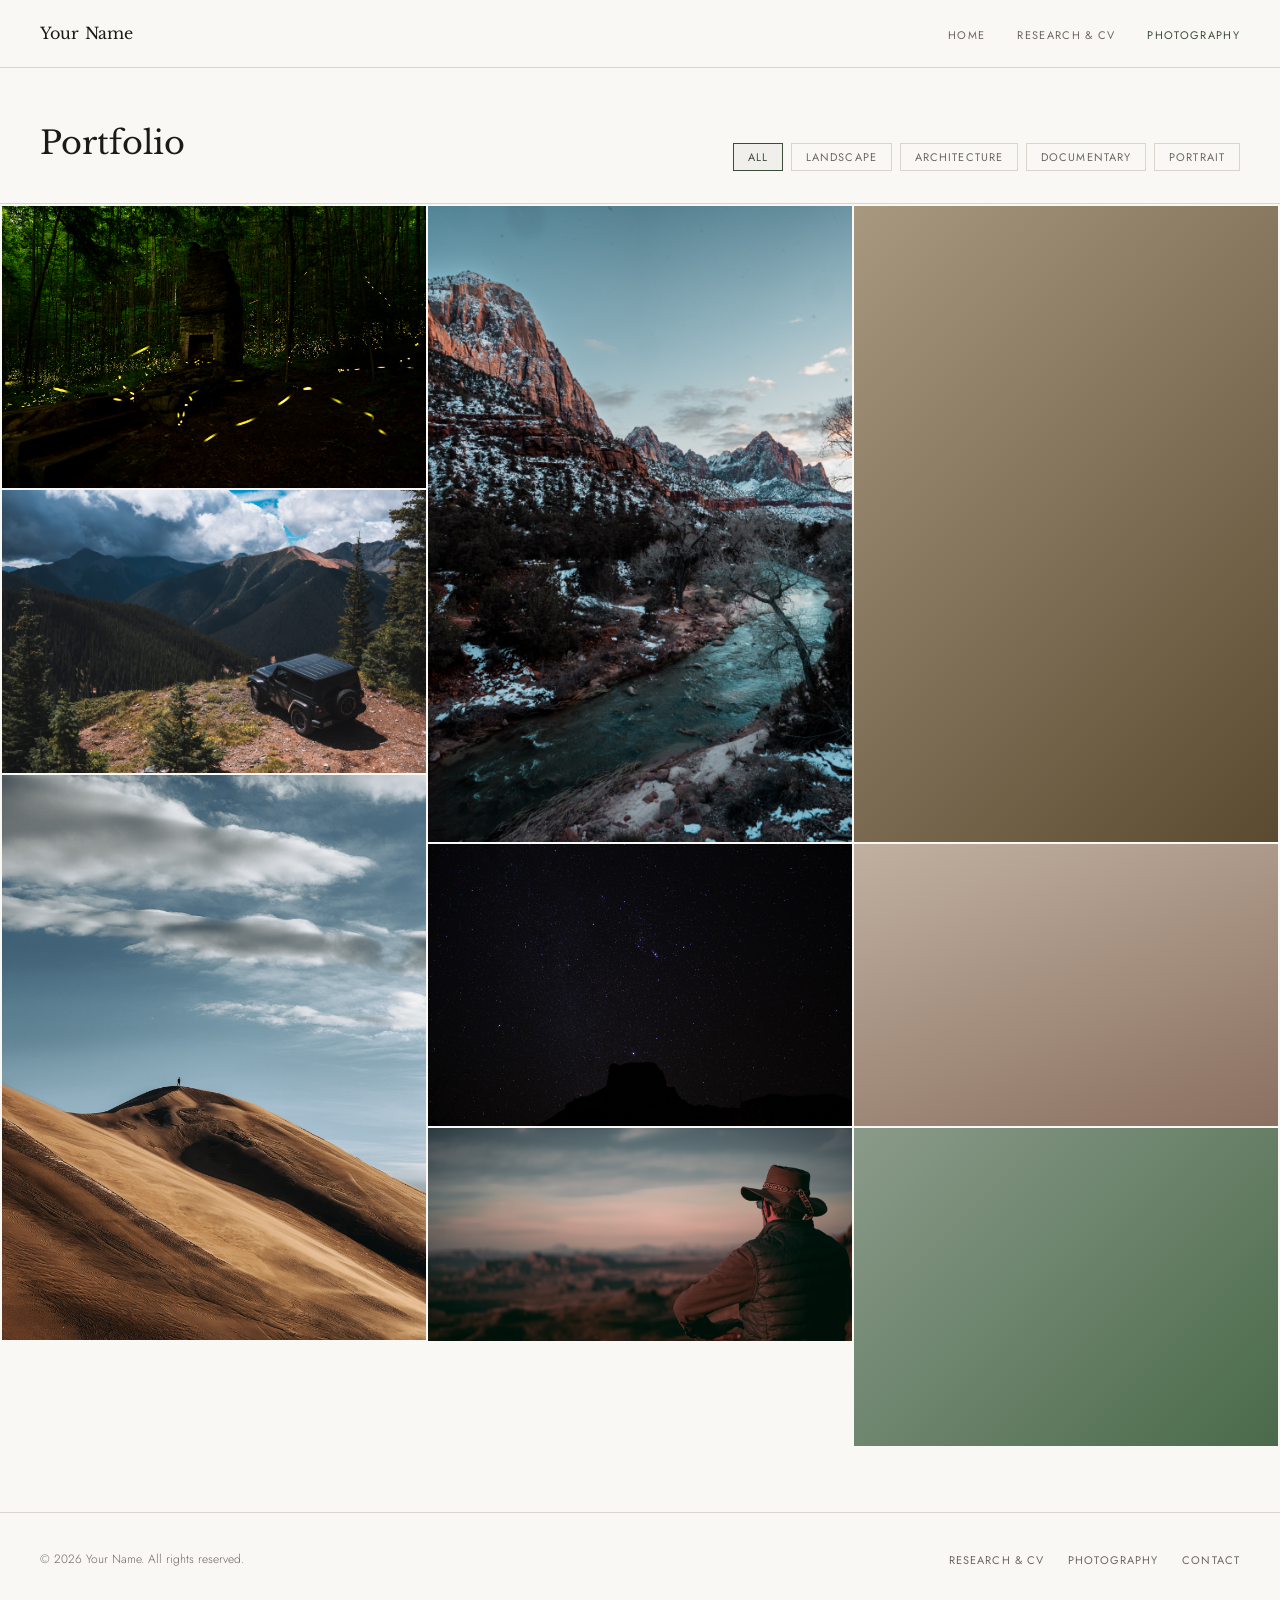
==== photography.html @ 18595e6c "Update photography.html orion photo" ====
<!DOCTYPE html>
<html lang="en">
<head>
  <meta charset="UTF-8" />
  <meta name="viewport" content="width=device-width, initial-scale=1.0" />
  <!-- !! UPDATE: Replace "Your Name" throughout !! -->
  <title>Photography — Your Name</title>
  <meta name="description" content="Photography portfolio of Your Name." />
  <link rel="stylesheet" href="style.css" />
  <style>
    /* ── PHOTOGRAPHY-SPECIFIC STYLES ── */

    /* Header row with filters */
    .photo-header {
      padding: 3rem 2.5rem 2rem;
      border-bottom: 0.5px solid var(--rule);
      display: flex;
      align-items: flex-end;
      justify-content: space-between;
      flex-wrap: wrap;
      gap: 1rem;
    }

    .photo-header h1 {
      font-family: var(--serif);
      font-size: 2rem;
      font-weight: 400;
    }

    /* Category filter buttons */
    .filter-row {
      display: flex;
      gap: 0.5rem;
      flex-wrap: wrap;
    }

    .filter-btn {
      font-size: 11px;
      letter-spacing: 0.1em;
      text-transform: uppercase;
      padding: 5px 14px;
      border: 0.5px solid var(--rule);
      background: transparent;
      color: var(--muted);
      font-family: var(--sans);
      cursor: pointer;
      transition: all 0.2s;
    }

    .filter-btn.active,
    .filter-btn:hover {
      border-color: var(--accent);
      color: var(--accent);
      background: rgba(59, 77, 58, 0.05);
    }

    /* ── PHOTO GRID ── */
    /*
     * The grid uses CSS columns for a masonry-style layout.
     * Each .photo-cell is a container for one image.
     *
     * HOW TO ADD PHOTOS:
     *   1. Add your image file to the /images/ folder
     *   2. Copy a .photo-cell block below
     *   3. Update the src, alt, data-category, and caption
     *
     * data-category must match one of the filter button values:
     *   landscape | architecture | documentary | portrait
     *   (or add your own — update the filter buttons too)
     */
    .photo-grid {
      column-count: 3;
      column-gap: 2px;
      padding: 2px;
    }

    .photo-cell {
      break-inside: avoid;
      position: relative;
      overflow: hidden;
      margin-bottom: 2px;
      cursor: pointer;
      display: block;
    }

    /* When a category filter is active, hide non-matching cells */
    .photo-cell.hidden {
      display: none;
    }

    .photo-cell img {
      width: 100%;
      display: block;
      transition: transform 0.5s ease;
      background: var(--rule); /* placeholder color while loading */
    }

    .photo-cell:hover img {
      transform: scale(1.03);
    }

    /* Overlay caption on hover */
    .photo-overlay {
      position: absolute;
      inset: 0;
      background: rgba(28, 26, 23, 0);
      display: flex;
      flex-direction: column;
      justify-content: flex-end;
      padding: 1.25rem;
      transition: background 0.3s;
    }

    .photo-cell:hover .photo-overlay {
      background: rgba(28, 26, 23, 0.5);
    }

    .photo-caption {
      opacity: 0;
      transition: opacity 0.3s;
      color: #FAF8F4;
      font-size: 12px;
      letter-spacing: 0.08em;
      text-transform: uppercase;
    }

    .photo-cell:hover .photo-caption {
      opacity: 1;
    }

    /* ── LIGHTBOX ── */
    /* Clicking a photo opens a simple fullscreen lightbox */
    .lightbox {
      display: none;
      position: fixed;
      inset: 0;
      background: rgba(28, 26, 23, 0.96);
      z-index: 999;
      align-items: center;
      justify-content: center;
      flex-direction: column;
      padding: 2rem;
    }

    .lightbox.open {
      display: flex;
    }

    .lightbox img {
      max-width: 90vw;
      max-height: 80vh;
      object-fit: contain;
    }

    .lightbox-caption {
      margin-top: 1rem;
      font-size: 12px;
      letter-spacing: 0.1em;
      text-transform: uppercase;
      color: rgba(250, 248, 244, 0.6);
    }

    .lightbox-close {
      position: absolute;
      top: 1.5rem;
      right: 2rem;
      font-size: 11px;
      letter-spacing: 0.12em;
      text-transform: uppercase;
      color: rgba(250, 248, 244, 0.6);
      background: none;
      border: none;
      cursor: pointer;
      font-family: var(--sans);
      transition: color 0.2s;
    }

    .lightbox-close:hover { color: #FAF8F4; }

    /* Prev / Next buttons in lightbox */
    .lightbox-nav {
      position: absolute;
      top: 50%;
      transform: translateY(-50%);
      font-size: 11px;
      letter-spacing: 0.12em;
      text-transform: uppercase;
      color: rgba(250, 248, 244, 0.5);
      background: none;
      border: none;
      cursor: pointer;
      font-family: var(--sans);
      padding: 1rem;
      transition: color 0.2s;
    }

    .lightbox-nav:hover { color: #FAF8F4; }
    .lightbox-prev { left: 1rem; }
    .lightbox-next { right: 1rem; }

    @media (max-width: 700px) {
      .photo-header { padding: 2rem 1.25rem 1.5rem; }
      .photo-grid { column-count: 2; }
    }

    @media (max-width: 480px) {
      .photo-grid { column-count: 1; }
    }
  </style>
</head>
<body>

  <!-- ══ NAVIGATION ══════════════════════════════════════════ -->
  <nav>
    <a href="index.html" class="nav-name">Your Name</a>
    <ul class="nav-links">
      <li><a href="index.html">Home</a></li>
      <li><a href="research.html">Research &amp; CV</a></li>
      <li><a href="photography.html">Photography</a></li>
    </ul>
  </nav>

  <!-- ══ HEADER + FILTERS ════════════════════════════════════ -->
  <div class="photo-header">
    <h1>Portfolio</h1>
    <div class="filter-row">
      <button class="filter-btn active" data-filter="all">All</button>
      <!-- !! UPDATE: Change/add categories to match your work !! -->
      <button class="filter-btn" data-filter="landscape">Landscape</button>
      <button class="filter-btn" data-filter="architecture">Architecture</button>
      <button class="filter-btn" data-filter="documentary">Documentary</button>
      <button class="filter-btn" data-filter="portrait">Portrait</button>
    </div>
  </div>

  <!-- ══ PHOTO GRID ═══════════════════════════════════════════
       HOW TO ADD YOUR PHOTOS:
       1. Put your image files in the /images/ folder
       2. Duplicate a .photo-cell block
       3. Set src="images/your-filename.jpg"
       4. Set alt="A brief description" (important for accessibility)
       5. Set data-category to match one of your filter buttons
       6. Set data-caption to the text shown on hover and in the lightbox
  ══════════════════════════════════════════════════════════════ -->
  <div class="photo-grid" id="photoGrid">

    <!--
      PLACEHOLDER CELLS — replace each one with a real photo.
      The colored divs below simulate images until you add yours.
      Delete the <div class="photo-placeholder"> and replace with:
        <img src="images/your-photo.jpg" alt="Description" loading="lazy" />
    -->
    
    <div class="photo-cell" data-category="portrait" data-caption="Fireflies in the Smokies"
         onclick="openLightbox(this)">
      <img src="images/firefly ruins.jpg" alt="Glowing fireflies surround an old and ruined chimney in a forest at night." loading="lazy" />
      <div class="photo-overlay"><span class="photo-caption">Fireflies in the Smokies</span></div>
    </div>
    
    <div class="photo-cell" data-category="architecture" data-caption="Overlook in the San Juan Mountains, CO"
         onclick="openLightbox(this)">
      <img src="images/jeep overlook.jpg" alt="A jeep parked on a mountain overlooking a valley." loading="lazy" />
      <div class="photo-overlay"><span class="photo-caption">Overlook in the San Juan Mountains, CO</span></div>
    </div>

    <div class="photo-cell" data-category="documentary" data-caption="Climbing the Great Sand Dunes, CO"
         onclick="openLightbox(this)">
      <img src="images/dune distance.jpg" alt="A silhouetted man stands on a tall sand dune in the distance." loading="lazy"/>
      <div class="photo-overlay"><span class="photo-caption">Climbing the Great Sand Dunes, CO</span></div>
    </div>

    <div class="photo-cell" data-category="landscape" data-caption="Sunset in Zion, UT"
         onclick="openLightbox(this)">
      <img src="images/zion sunset.jpg" alt="Mountains reflect a setting sun over the North Fork Virgin River." loading="lazy"/>
      <div class="photo-overlay"><span class="photo-caption">Sunset in Zion, UT</span></div>
    </div>

    <div class="photo-cell" data-category="architecture" data-caption="Orion Hidden in the Stars"
         onclick="openLightbox(this)">
      <img src="images/chisos stars.jpg" alt="The constellation Orion hides among a starry night above the mountains." loading="lazy"/>
      <div class="photo-overlay"><span class="photo-caption">Orion Hidden in the Stars</span></div>
    </div>
    
    <div class="photo-cell" data-category="landscape" data-caption="Sunset in Big Bend, TX"
         onclick="openLightbox(this)">
      <img src="images/cowboy.jpg" alt="A man looks out at a Texas sunset across the desert." loading="lazy"/>
      <div class="photo-overlay"><span class="photo-caption">Sunset in Big Bend, TX</span></div>
    </div>

    <div class="photo-cell" data-category="documentary" data-caption="Documentary — Series II"
         onclick="openLightbox(this)">
      <div class="photo-placeholder" style="aspect-ratio:2/3; background: linear-gradient(135deg,#A89880,#5A4A30);"></div>
      <div class="photo-overlay"><span class="photo-caption">Documentary — Series II</span></div>
    </div>

    <div class="photo-cell" data-category="landscape" data-caption="Landscape Series — No. 3"
         onclick="openLightbox(this)">
      <div class="photo-placeholder" style="aspect-ratio:3/2; background: linear-gradient(160deg,#C0B0A0,#8A7060);"></div>
      <div class="photo-overlay"><span class="photo-caption">Landscape Series — No. 3</span></div>
    </div>

    <div class="photo-cell" data-category="portrait" data-caption="Portrait — Series II"
         onclick="openLightbox(this)">
      <div class="photo-placeholder" style="aspect-ratio:4/3; background: linear-gradient(135deg,#8A9A8A,#4A6A4A);"></div>
      <div class="photo-overlay"><span class="photo-caption">Portrait — Series II</span></div>
    </div>

  </div>
  <!-- end #photoGrid -->

  <!-- ══ LIGHTBOX ════════════════════════════════════════════ -->
  <div class="lightbox" id="lightbox" onclick="closeLightboxOnBg(event)">
    <button class="lightbox-close" onclick="closeLightbox()">✕ Close</button>
    <button class="lightbox-nav lightbox-prev" onclick="stepLightbox(-1)">← Prev</button>
    <img id="lightboxImg" src="" alt="" />
    <p class="lightbox-caption" id="lightboxCaption"></p>
    <button class="lightbox-nav lightbox-next" onclick="stepLightbox(1)">Next →</button>
  </div>

  <!-- ══ FOOTER ═══════════════════════════════════════════════ -->
  <footer>
    <p>&copy; 2026 Your Name. All rights reserved.</p>
    <ul class="footer-links">
      <li><a href="research.html">Research &amp; CV</a></li>
      <li><a href="photography.html">Photography</a></li>
      <li><a href="mailto:you@university.edu">Contact</a></li>
    </ul>
  </footer>

  <script src="nav.js"></script>
  <script>
    /* ── FILTER LOGIC ── */
    var filterBtns = document.querySelectorAll('.filter-btn');
    var cells = document.querySelectorAll('.photo-cell');

    filterBtns.forEach(function (btn) {
      btn.addEventListener('click', function () {
        var filter = this.getAttribute('data-filter');

        // Update active button
        filterBtns.forEach(function (b) { b.classList.remove('active'); });
        this.classList.add('active');

        // Show / hide cells
        cells.forEach(function (cell) {
          if (filter === 'all' || cell.getAttribute('data-category') === filter) {
            cell.classList.remove('hidden');
          } else {
            cell.classList.add('hidden');
          }
        });
      });
    });

    /* ── LIGHTBOX LOGIC ── */
    var currentIndex = 0;
    var visibleCells = [];

    function openLightbox(cell) {
      // Rebuild visible list (respects active filter)
      visibleCells = Array.from(document.querySelectorAll('.photo-cell:not(.hidden)'));
      currentIndex = visibleCells.indexOf(cell);
      showLightboxItem(currentIndex);
      document.getElementById('lightbox').classList.add('open');
      document.body.style.overflow = 'hidden';
    }

    function showLightboxItem(index) {
      var cell = visibleCells[index];
      var img = cell.querySelector('img');
      var placeholder = cell.querySelector('.photo-placeholder');
      var caption = cell.getAttribute('data-caption') || '';
      var lbImg = document.getElementById('lightboxImg');
      var lbCap = document.getElementById('lightboxCaption');

      if (img) {
        lbImg.src = img.src;
        lbImg.alt = img.alt;
        lbImg.style.display = 'block';
      } else if (placeholder) {
        // Show placeholder color block while real photos aren't added yet
        lbImg.src = '';
        lbImg.style.display = 'none';
        lbCap.textContent = caption + ' (placeholder — add your image)';
        return;
      }
      lbCap.textContent = caption;
    }

    function stepLightbox(dir) {
      currentIndex = (currentIndex + dir + visibleCells.length) % visibleCells.length;
      showLightboxItem(currentIndex);
    }

    function closeLightbox() {
      document.getElementById('lightbox').classList.remove('open');
      document.body.style.overflow = '';
    }

    function closeLightboxOnBg(e) {
      if (e.target === document.getElementById('lightbox')) {
        closeLightbox();
      }
    }

    // Keyboard navigation
    document.addEventListener('keydown', function (e) {
      if (!document.getElementById('lightbox').classList.contains('open')) return;
      if (e.key === 'ArrowRight') stepLightbox(1);
      if (e.key === 'ArrowLeft') stepLightbox(-1);
      if (e.key === 'Escape') closeLightbox();
    });
  </script>
</body>
</html>
---- style.css ----
/* ============================================================
   PERSONAL WEBSITE — SHARED STYLES
   Fonts: Libre Baskerville (serif) + Jost (sans)
   To update colors: edit the :root variables below
   ============================================================ */

@import url('https://fonts.googleapis.com/css2?family=Libre+Baskerville:ital,wght@0,400;0,700;1,400&family=Jost:wght@300;400;500&display=swap');

/* ── DESIGN TOKENS ── */
:root {
  --cream:        #FAF8F4;
  --ink:          #1C1A17;
  --muted:        #6B6760;
  --accent:       #3B4D3A;
  --accent-light: #8FA98E;
  --rule:         #D9D5CC;
  --serif:        'Libre Baskerville', Georgia, serif;
  --sans:         'Jost', sans-serif;
}

/* ── RESET & BASE ── */
*, *::before, *::after { box-sizing: border-box; margin: 0; padding: 0; }

html { scroll-behavior: smooth; }

body {
  font-family: var(--sans);
  background: var(--cream);
  color: var(--ink);
  font-size: 16px;
  line-height: 1.7;
  font-weight: 400;
  min-height: 100vh;
}

img { display: block; max-width: 100%; height: auto; }
a { color: inherit; text-decoration: none; }
button { font-family: var(--sans); cursor: pointer; }

/* ── NAVIGATION ── */
nav {
  display: flex;
  align-items: center;
  justify-content: space-between;
  padding: 1.25rem 2.5rem;
  border-bottom: 0.5px solid var(--rule);
  background: var(--cream);
  position: sticky;
  top: 0;
  z-index: 100;
}

.nav-name {
  font-family: var(--serif);
  font-size: 1rem;
  letter-spacing: 0.01em;
  color: var(--ink);
}

.nav-links {
  display: flex;
  gap: 2rem;
  list-style: none;
}

.nav-links a {
  font-size: 11px;
  font-weight: 400;
  letter-spacing: 0.12em;
  text-transform: uppercase;
  color: var(--muted);
  transition: color 0.2s;
}

.nav-links a:hover,
.nav-links a.active {
  color: var(--accent);
}

/* ── FOOTER ── */
footer {
  border-top: 0.5px solid var(--rule);
  padding: 2rem 2.5rem;
  display: flex;
  align-items: center;
  justify-content: space-between;
  margin-top: 4rem;
}

footer p {
  font-size: 12px;
  color: var(--muted);
  font-weight: 300;
}

.footer-links {
  display: flex;
  gap: 1.5rem;
  list-style: none;
}

.footer-links a {
  font-size: 11px;
  letter-spacing: 0.1em;
  text-transform: uppercase;
  color: var(--muted);
  transition: color 0.2s;
}

.footer-links a:hover { color: var(--accent); }

/* ── SHARED PAGE LAYOUT ── */
.page-inner {
  max-width: 720px;
  margin: 0 auto;
  padding: 3.5rem 2.5rem;
}

.page-header {
  margin-bottom: 3rem;
  padding-bottom: 2rem;
  border-bottom: 0.5px solid var(--rule);
}

.page-header h1 {
  font-family: var(--serif);
  font-size: 2rem;
  font-weight: 400;
  margin-bottom: 0.4rem;
}

.page-header p {
  color: var(--muted);
  font-size: 13px;
  font-weight: 300;
}

/* ── SHARED SECTION LABELS ── */
.section-label {
  font-size: 10px;
  letter-spacing: 0.18em;
  text-transform: uppercase;
  color: var(--accent-light);
  margin-bottom: 1.25rem;
  padding-bottom: 0.5rem;
  border-bottom: 0.5px solid var(--rule);
}

/* ── SHARED BUTTON ── */
.btn {
  display: inline-flex;
  align-items: center;
  gap: 8px;
  font-family: var(--sans);
  font-size: 11px;
  font-weight: 400;
  letter-spacing: 0.12em;
  text-transform: uppercase;
  border: 0.5px solid var(--ink);
  padding: 10px 20px;
  color: var(--ink);
  background: transparent;
  transition: background 0.2s, color 0.2s;
}

.btn:hover {
  background: var(--ink);
  color: var(--cream);
}

.btn-ghost {
  border-color: var(--rule);
  color: var(--muted);
}

.btn-ghost:hover {
  background: var(--ink);
  color: var(--cream);
  border-color: var(--ink);
}

/* ── EYEBROW / TAG ── */
.eyebrow {
  font-size: 11px;
  letter-spacing: 0.15em;
  text-transform: uppercase;
  color: var(--accent-light);
  margin-bottom: 1.5rem;
  font-weight: 400;
}

.tag {
  display: inline-block;
  font-size: 11px;
  letter-spacing: 0.1em;
  text-transform: uppercase;
  border: 0.5px solid var(--rule);
  padding: 5px 14px;
  color: var(--muted);
}

/* ── RESPONSIVE ── */
@media (max-width: 700px) {
  nav {
    flex-direction: column;
    align-items: flex-start;
    gap: 1rem;
    padding: 1rem 1.25rem;
  }

  .nav-links { gap: 1.25rem; flex-wrap: wrap; }

  .page-inner { padding: 2rem 1.25rem; }

  footer {
    flex-direction: column;
    align-items: flex-start;
    gap: 1rem;
    padding: 1.5rem 1.25rem;
  }
}
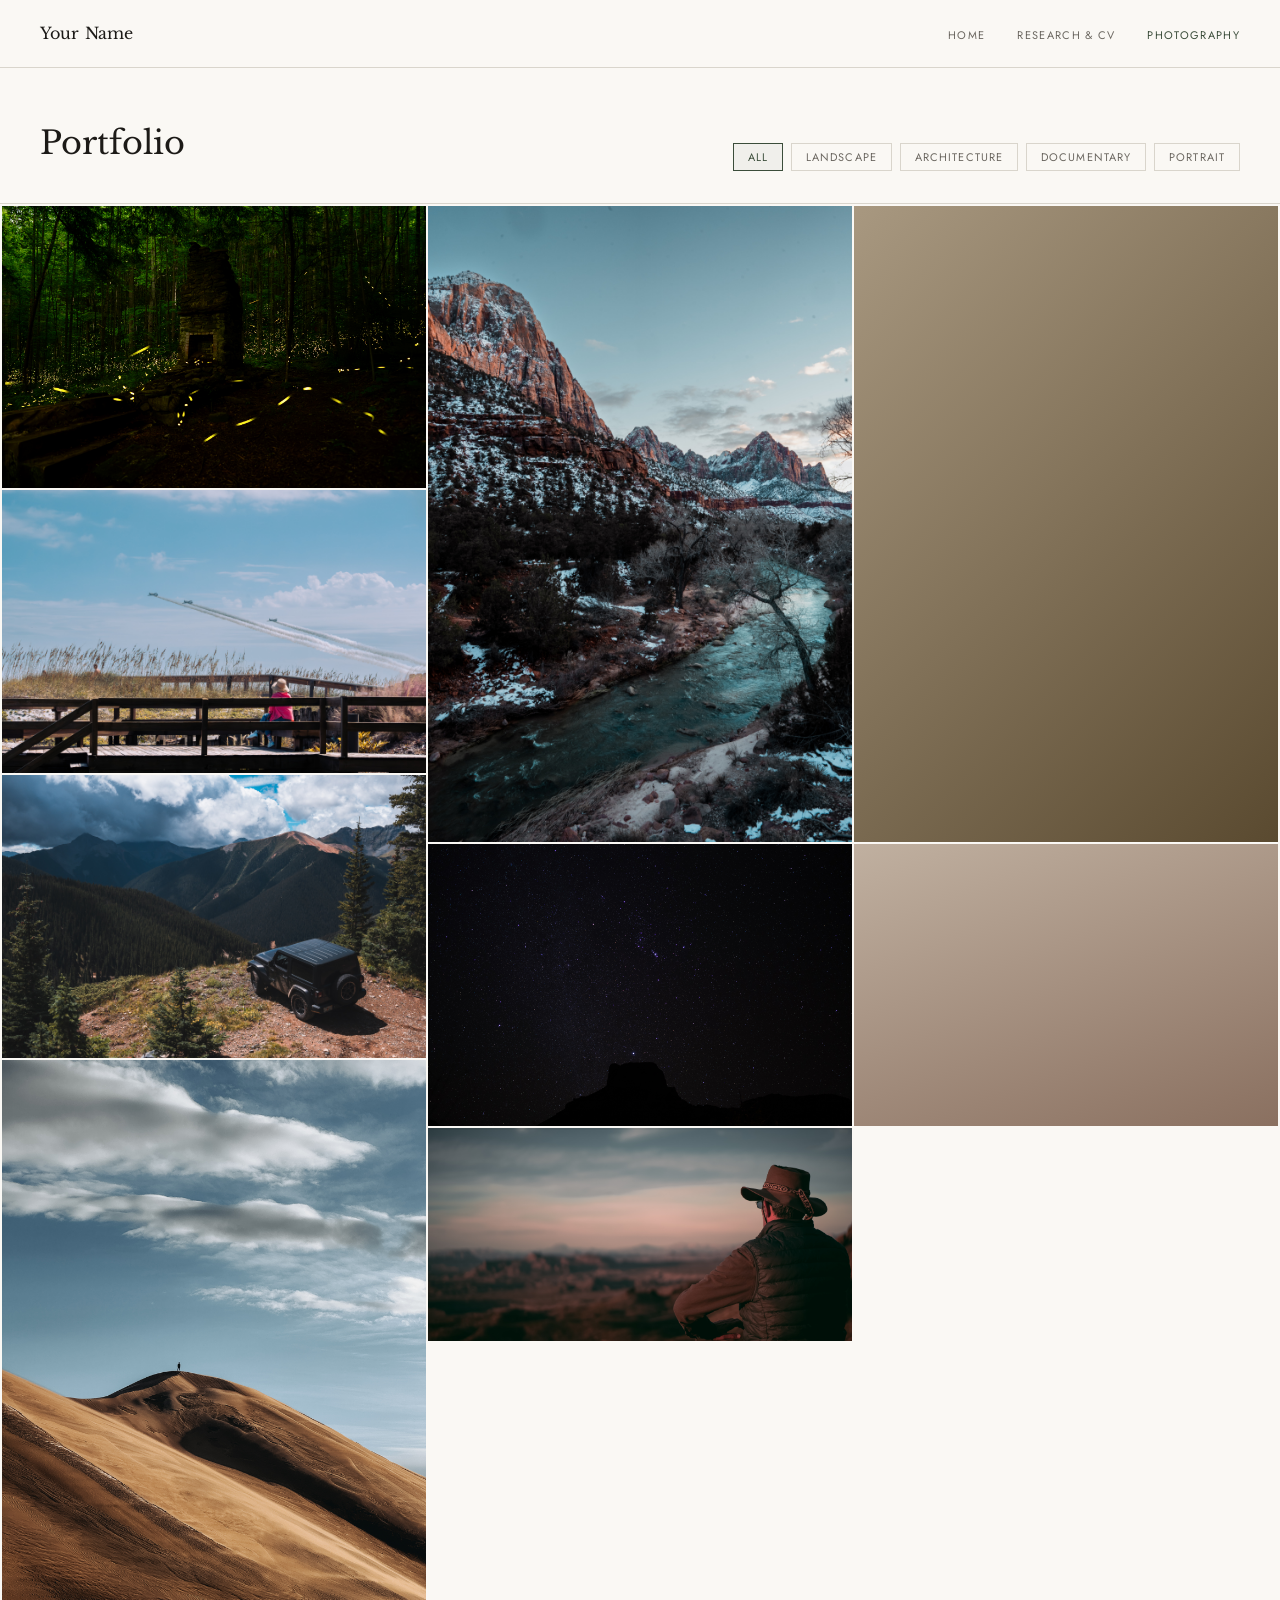
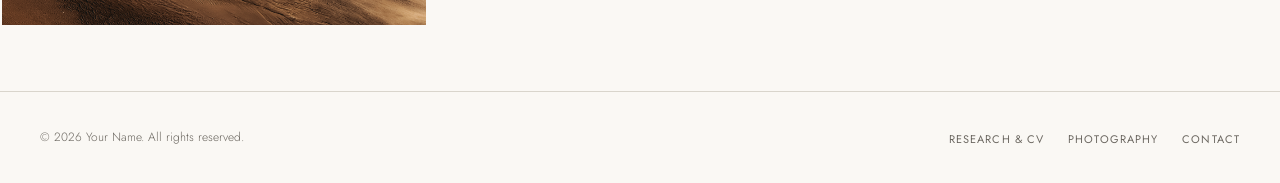
==== commit 60e63a77: "Update photography.html mobius" ====
--- a/photography.html
+++ b/photography.html
@@ -256,6 +256,12 @@
       <img src="images/firefly ruins.jpg" alt="Glowing fireflies surround an old and ruined chimney in a forest at night." loading="lazy" />
       <div class="photo-overlay"><span class="photo-caption">Fireflies in the Smokies</span></div>
     </div>
+
+    <div class="photo-cell" data-category="portrait" data-caption="Sea and Sky Airshow"
+         onclick="openLightbox(this)">
+      <img src="images/mobius.jpg" alt="A lady in a bright pink jacket sits on a beach boardwalk with her back to the camera, watching three planes in formation fly overhead." loading="lazy" />
+      <div class="photo-overlay"><span class="photo-caption">Sea and Sky Airshow</span></div>
+    </div>
     
     <div class="photo-cell" data-category="architecture" data-caption="Overlook in the San Juan Mountains, CO"
          onclick="openLightbox(this)">
@@ -297,12 +303,6 @@
          onclick="openLightbox(this)">
       <div class="photo-placeholder" style="aspect-ratio:3/2; background: linear-gradient(160deg,#C0B0A0,#8A7060);"></div>
       <div class="photo-overlay"><span class="photo-caption">Landscape Series — No. 3</span></div>
-    </div>
-
-    <div class="photo-cell" data-category="portrait" data-caption="Portrait — Series II"
-         onclick="openLightbox(this)">
-      <div class="photo-placeholder" style="aspect-ratio:4/3; background: linear-gradient(135deg,#8A9A8A,#4A6A4A);"></div>
-      <div class="photo-overlay"><span class="photo-caption">Portrait — Series II</span></div>
     </div>
 
   </div>
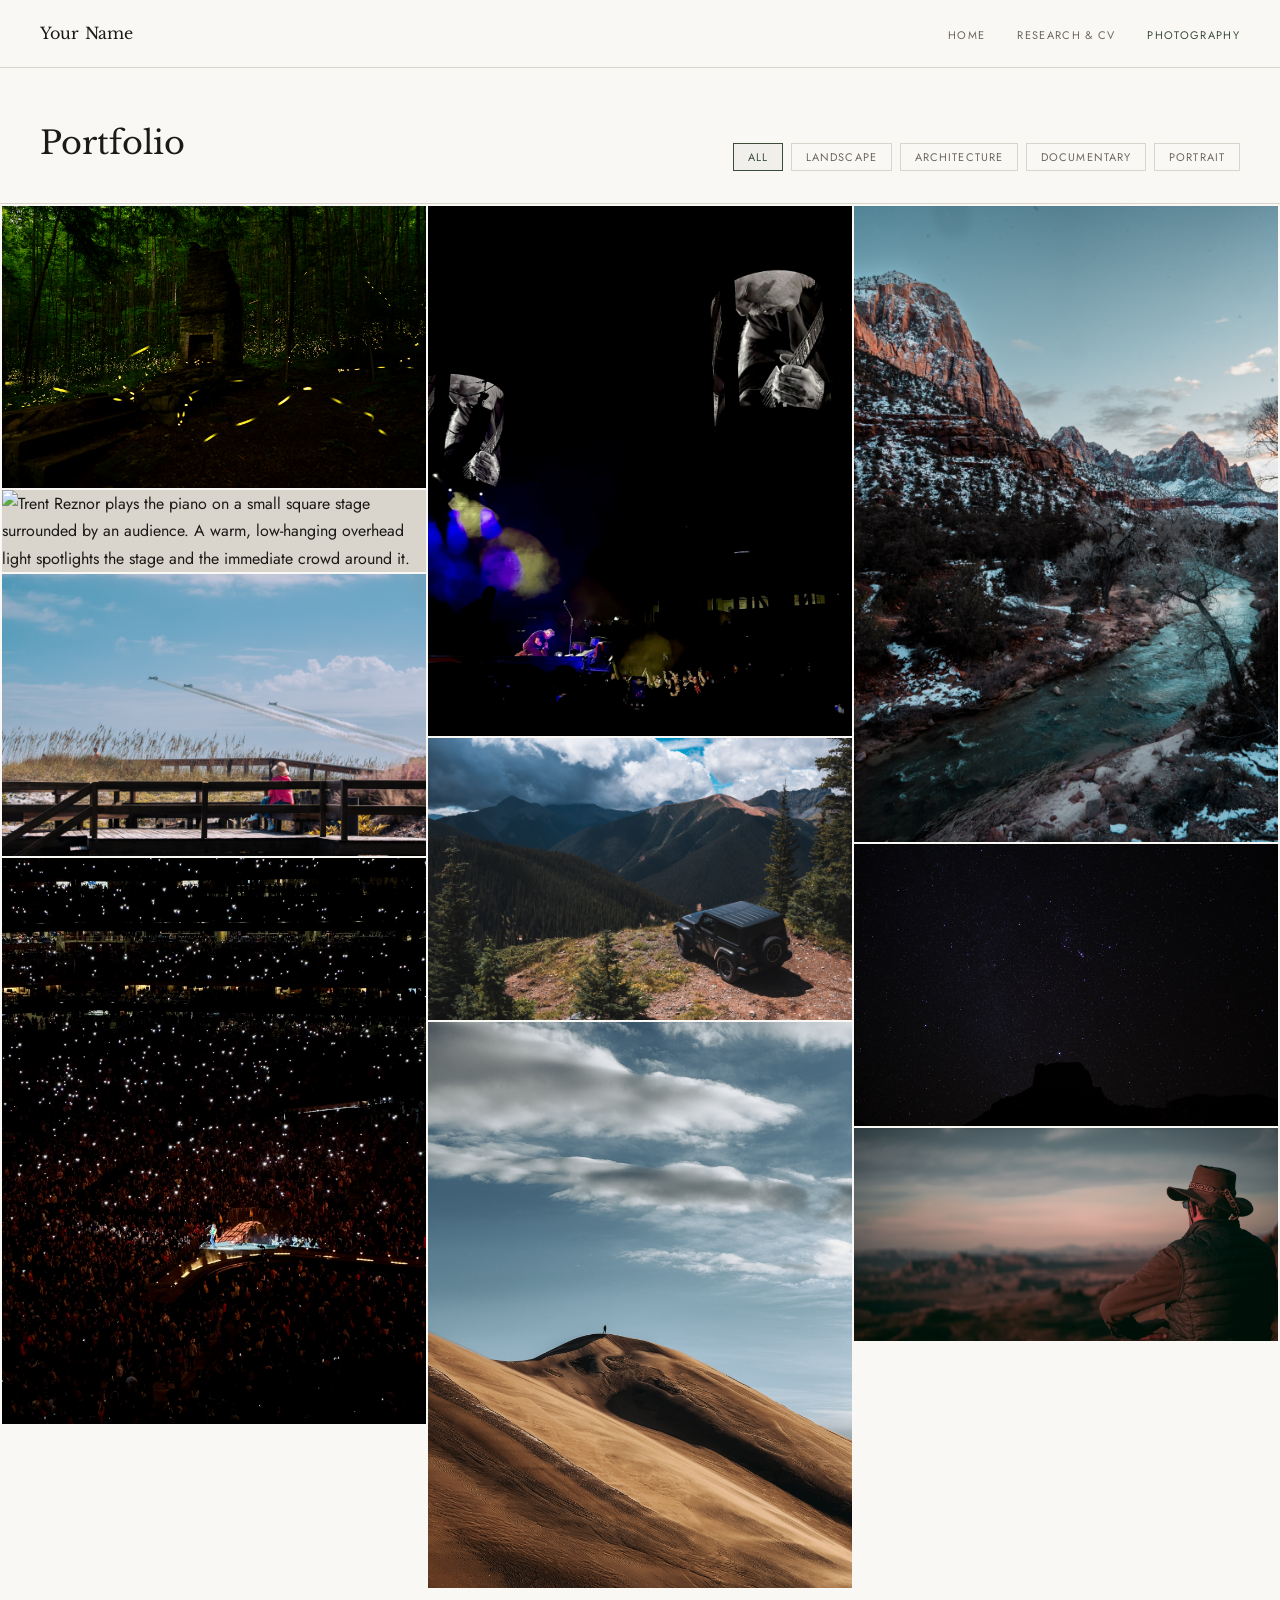
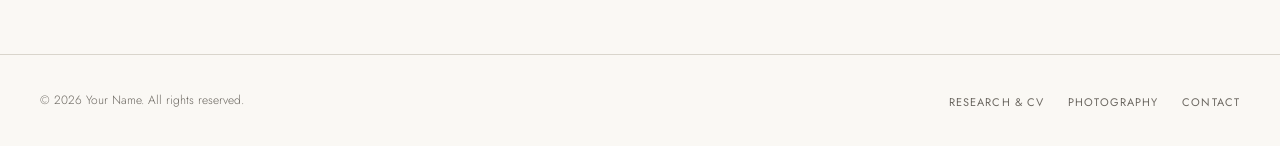
==== commit 40200ecb: "Update photography.html added concert pics" ====
--- a/photography.html
+++ b/photography.html
@@ -257,11 +257,29 @@
       <div class="photo-overlay"><span class="photo-caption">Fireflies in the Smokies</span></div>
     </div>
 
+    <div class="photo-cell" data-category="landscape" data-caption="Nine Inch Nails in Jacksonville, FL"
+         onclick="openLightbox(this)">
+      <img src="images/nin jax.jpg" alt="Trent Reznor plays the piano on a small square stage surrounded by an audience. A warm, low-hanging overhead light spotlights the stage and the immediate crowd around it." />
+      <div class="photo-overlay"><span class="photo-caption">Nine Inch Nails in Jacksonville, FL</span></div>
+    </div>
+    
     <div class="photo-cell" data-category="portrait" data-caption="Sea and Sky Airshow"
          onclick="openLightbox(this)">
       <img src="images/mobius.jpg" alt="A lady in a bright pink jacket sits on a beach boardwalk with her back to the camera, watching three planes in formation fly overhead." loading="lazy" />
       <div class="photo-overlay"><span class="photo-caption">Sea and Sky Airshow</span></div>
     </div>
+
+    <div class="photo-cell" data-category="landscape" data-caption="Post Malone in Philadelphia, PA"
+         onclick="openLightbox(this)">
+      <img src="images/posty philly.jpg" alt="Post Malone plays the guitar and sings to an audience waving their flashlights at him." />
+      <div class="photo-overlay"><span class="photo-caption">Post Malone in Philadelphia, PA</span></div>
+    </div>
+
+    <div class="photo-cell" data-category="documentary" data-caption="Metallica in Nashville, TN"
+         onclick="openLightbox(this)">
+      <img src="images/papa het nashville.JPG" alt="James Hetfield of Metallica is on his knees playing the guitar on stage. The crowd below looks up at him and large screens that display a close-up of him look down." loading="lazy" />
+      <div class="photo-overlay"><span class="photo-caption">Metallica in Nashville, TN</span></div>
+    </div>
     
     <div class="photo-cell" data-category="architecture" data-caption="Overlook in the San Juan Mountains, CO"
          onclick="openLightbox(this)">
@@ -291,18 +309,6 @@
          onclick="openLightbox(this)">
       <img src="images/cowboy.jpg" alt="A man looks out at a Texas sunset across the desert." loading="lazy"/>
       <div class="photo-overlay"><span class="photo-caption">Sunset in Big Bend, TX</span></div>
-    </div>
-
-    <div class="photo-cell" data-category="documentary" data-caption="Documentary — Series II"
-         onclick="openLightbox(this)">
-      <div class="photo-placeholder" style="aspect-ratio:2/3; background: linear-gradient(135deg,#A89880,#5A4A30);"></div>
-      <div class="photo-overlay"><span class="photo-caption">Documentary — Series II</span></div>
-    </div>
-
-    <div class="photo-cell" data-category="landscape" data-caption="Landscape Series — No. 3"
-         onclick="openLightbox(this)">
-      <div class="photo-placeholder" style="aspect-ratio:3/2; background: linear-gradient(160deg,#C0B0A0,#8A7060);"></div>
-      <div class="photo-overlay"><span class="photo-caption">Landscape Series — No. 3</span></div>
     </div>
 
   </div>
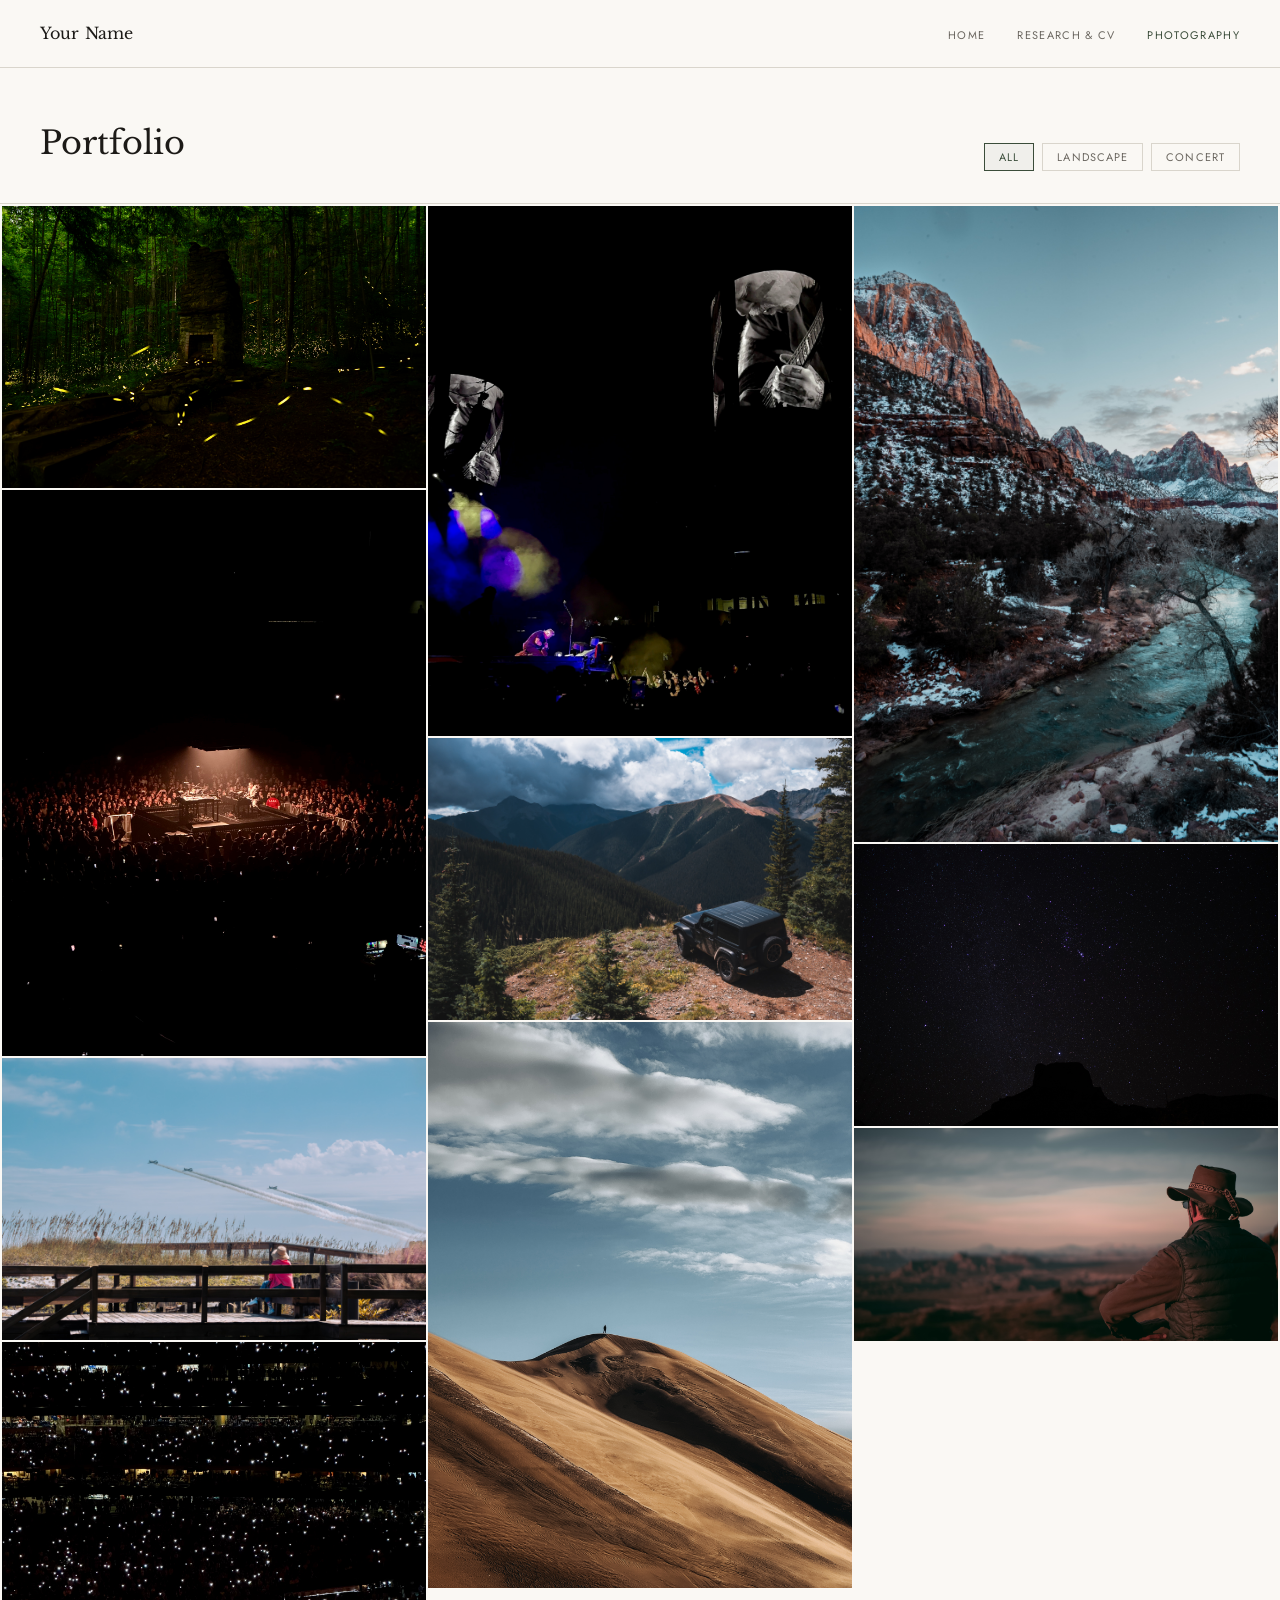
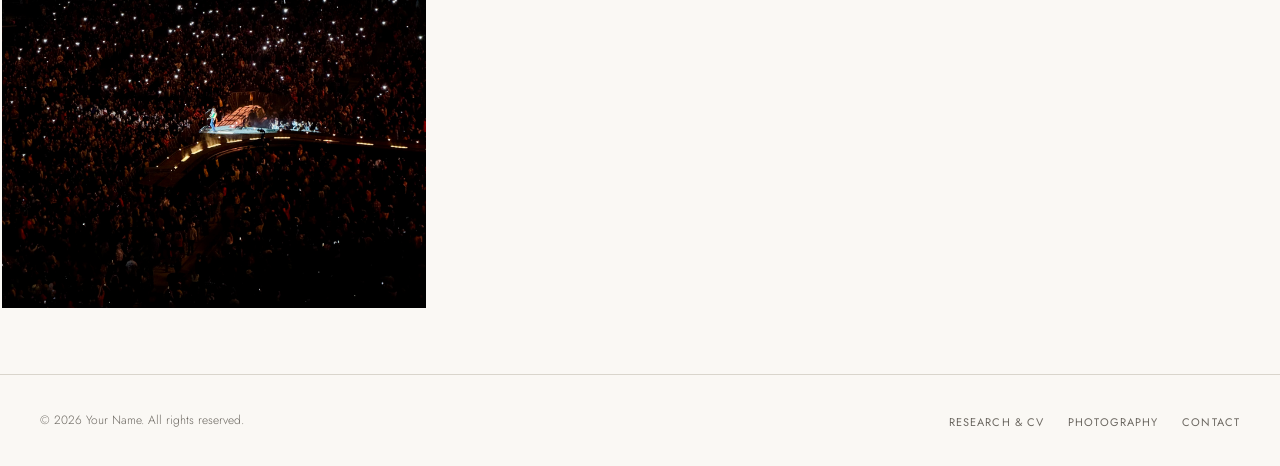
==== commit 0d4ed8c9: "Update photography.html revamped tags" ====
--- a/photography.html
+++ b/photography.html
@@ -227,9 +227,7 @@
       <button class="filter-btn active" data-filter="all">All</button>
       <!-- !! UPDATE: Change/add categories to match your work !! -->
       <button class="filter-btn" data-filter="landscape">Landscape</button>
-      <button class="filter-btn" data-filter="architecture">Architecture</button>
-      <button class="filter-btn" data-filter="documentary">Documentary</button>
-      <button class="filter-btn" data-filter="portrait">Portrait</button>
+      <button class="filter-btn" data-filter="architecture">Concert</button>
     </div>
   </div>
 
@@ -251,61 +249,61 @@
         <img src="images/your-photo.jpg" alt="Description" loading="lazy" />
     -->
     
-    <div class="photo-cell" data-category="portrait" data-caption="Fireflies in the Smokies"
+    <div class="photo-cell" data-category="Landscape" data-caption="Fireflies in the Smokies"
          onclick="openLightbox(this)">
       <img src="images/firefly ruins.jpg" alt="Glowing fireflies surround an old and ruined chimney in a forest at night." loading="lazy" />
       <div class="photo-overlay"><span class="photo-caption">Fireflies in the Smokies</span></div>
     </div>
 
-    <div class="photo-cell" data-category="landscape" data-caption="Nine Inch Nails in Jacksonville, FL"
-         onclick="openLightbox(this)">
-      <img src="images/nin jax.jpg" alt="Trent Reznor plays the piano on a small square stage surrounded by an audience. A warm, low-hanging overhead light spotlights the stage and the immediate crowd around it." />
+    <div class="photo-cell" data-category="Concert" data-caption="Nine Inch Nails in Jacksonville, FL"
+         onclick="openLightbox(this)">
+      <img src="images/nin jax.jpeg" alt="Trent Reznor plays the piano on a small square stage surrounded by an audience. A warm, low-hanging overhead light spotlights the stage and the immediate crowd around it." />
       <div class="photo-overlay"><span class="photo-caption">Nine Inch Nails in Jacksonville, FL</span></div>
     </div>
     
-    <div class="photo-cell" data-category="portrait" data-caption="Sea and Sky Airshow"
+    <div class="photo-cell" data-category="Landscape" data-caption="Sea and Sky Airshow"
          onclick="openLightbox(this)">
       <img src="images/mobius.jpg" alt="A lady in a bright pink jacket sits on a beach boardwalk with her back to the camera, watching three planes in formation fly overhead." loading="lazy" />
       <div class="photo-overlay"><span class="photo-caption">Sea and Sky Airshow</span></div>
     </div>
 
-    <div class="photo-cell" data-category="landscape" data-caption="Post Malone in Philadelphia, PA"
+    <div class="photo-cell" data-category="Concert" data-caption="Post Malone in Philadelphia, PA"
          onclick="openLightbox(this)">
       <img src="images/posty philly.jpg" alt="Post Malone plays the guitar and sings to an audience waving their flashlights at him." />
       <div class="photo-overlay"><span class="photo-caption">Post Malone in Philadelphia, PA</span></div>
     </div>
 
-    <div class="photo-cell" data-category="documentary" data-caption="Metallica in Nashville, TN"
+    <div class="photo-cell" data-category="Concert" data-caption="Metallica in Nashville, TN"
          onclick="openLightbox(this)">
       <img src="images/papa het nashville.JPG" alt="James Hetfield of Metallica is on his knees playing the guitar on stage. The crowd below looks up at him and large screens that display a close-up of him look down." loading="lazy" />
       <div class="photo-overlay"><span class="photo-caption">Metallica in Nashville, TN</span></div>
     </div>
     
-    <div class="photo-cell" data-category="architecture" data-caption="Overlook in the San Juan Mountains, CO"
+    <div class="photo-cell" data-category="Landscape" data-caption="Overlook in the San Juan Mountains, CO"
          onclick="openLightbox(this)">
       <img src="images/jeep overlook.jpg" alt="A jeep parked on a mountain overlooking a valley." loading="lazy" />
       <div class="photo-overlay"><span class="photo-caption">Overlook in the San Juan Mountains, CO</span></div>
     </div>
 
-    <div class="photo-cell" data-category="documentary" data-caption="Climbing the Great Sand Dunes, CO"
+    <div class="photo-cell" data-category="Landscape" data-caption="Climbing the Great Sand Dunes, CO"
          onclick="openLightbox(this)">
       <img src="images/dune distance.jpg" alt="A silhouetted man stands on a tall sand dune in the distance." loading="lazy"/>
       <div class="photo-overlay"><span class="photo-caption">Climbing the Great Sand Dunes, CO</span></div>
     </div>
 
-    <div class="photo-cell" data-category="landscape" data-caption="Sunset in Zion, UT"
+    <div class="photo-cell" data-category="Landscape" data-caption="Sunset in Zion, UT"
          onclick="openLightbox(this)">
       <img src="images/zion sunset.jpg" alt="Mountains reflect a setting sun over the North Fork Virgin River." loading="lazy"/>
       <div class="photo-overlay"><span class="photo-caption">Sunset in Zion, UT</span></div>
     </div>
 
-    <div class="photo-cell" data-category="architecture" data-caption="Orion Hidden in the Stars"
+    <div class="photo-cell" data-category="Landscape" data-caption="Orion Hidden in the Stars"
          onclick="openLightbox(this)">
       <img src="images/chisos stars.jpg" alt="The constellation Orion hides among a starry night above the mountains." loading="lazy"/>
       <div class="photo-overlay"><span class="photo-caption">Orion Hidden in the Stars</span></div>
     </div>
     
-    <div class="photo-cell" data-category="landscape" data-caption="Sunset in Big Bend, TX"
+    <div class="photo-cell" data-category="Landscape" data-caption="Sunset in Big Bend, TX"
          onclick="openLightbox(this)">
       <img src="images/cowboy.jpg" alt="A man looks out at a Texas sunset across the desert." loading="lazy"/>
       <div class="photo-overlay"><span class="photo-caption">Sunset in Big Bend, TX</span></div>
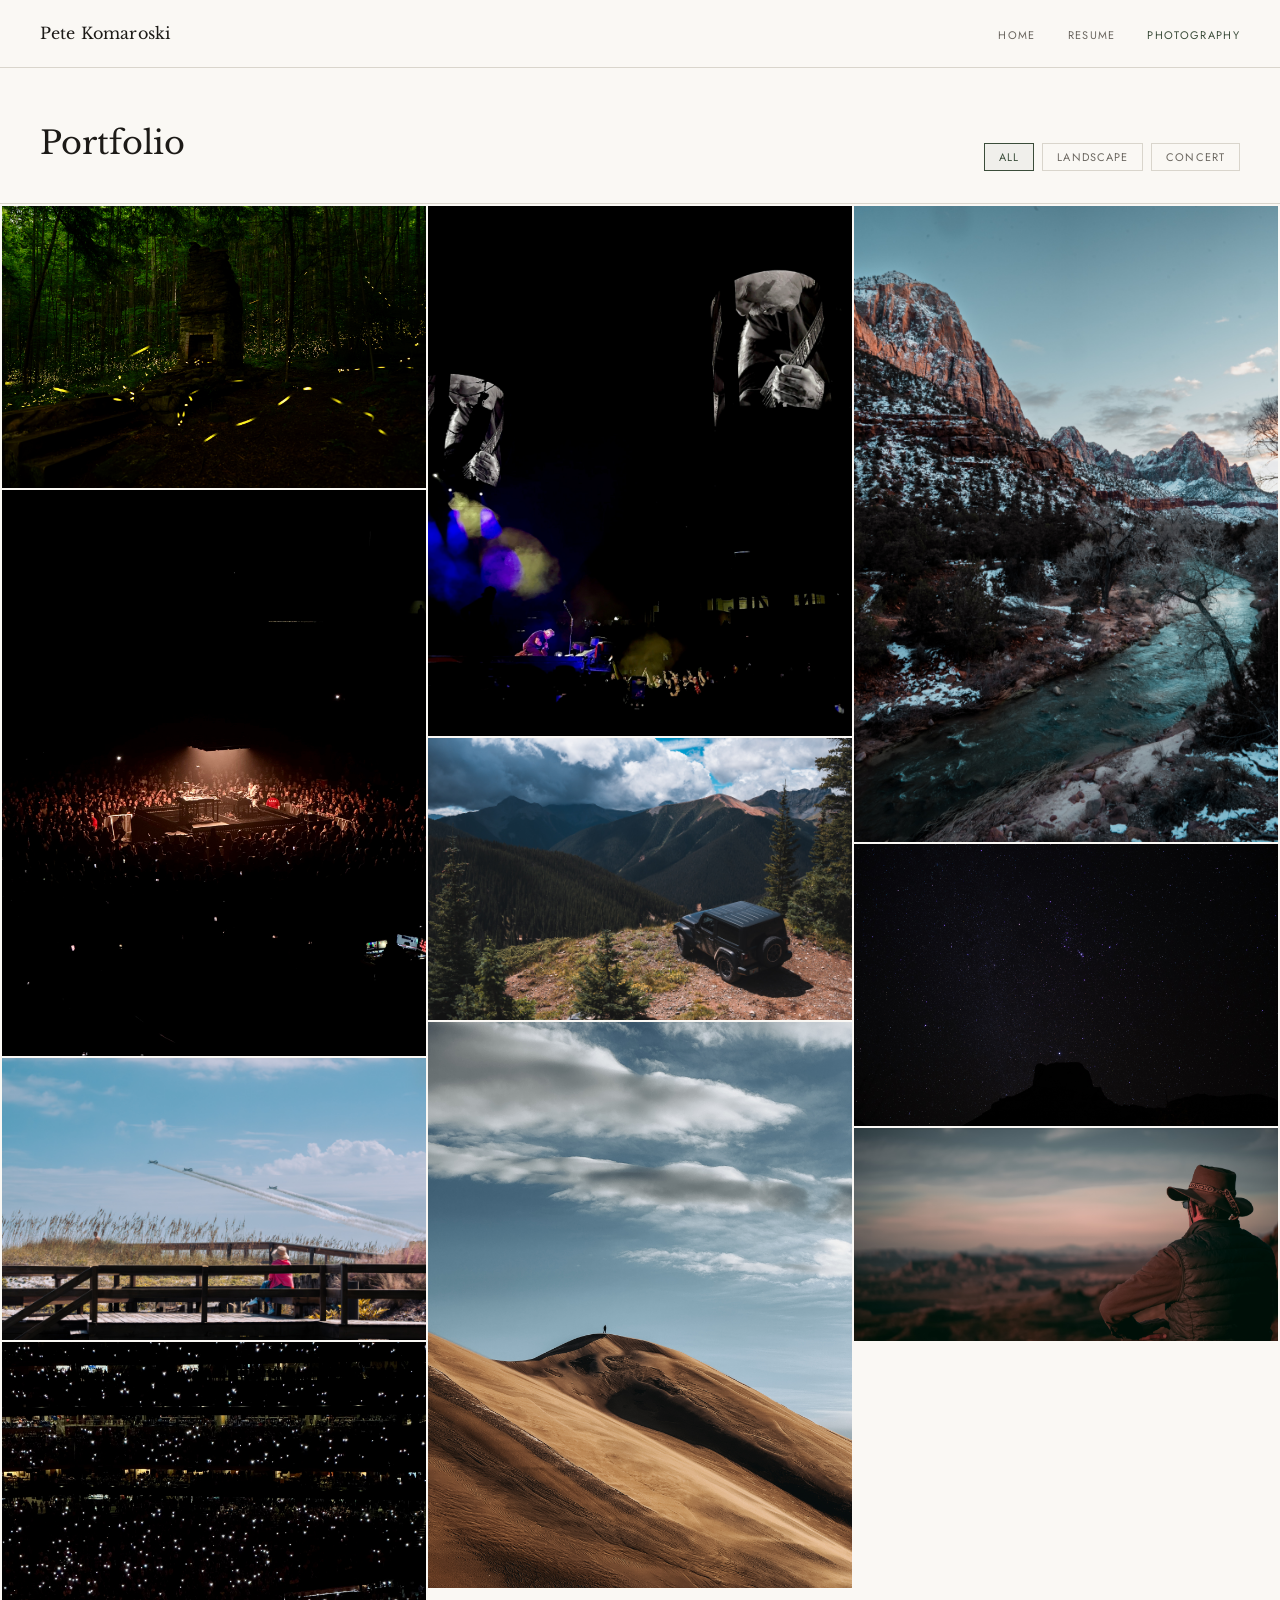
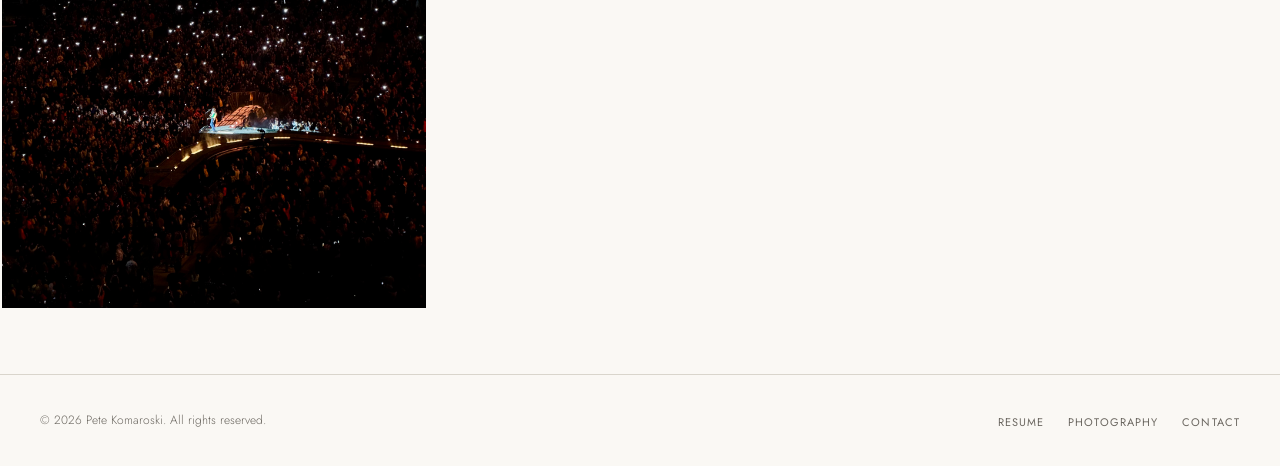
==== commit f9faa4eb: "Update photography.html tags and details" ====
--- a/photography.html
+++ b/photography.html
@@ -4,8 +4,8 @@
   <meta charset="UTF-8" />
   <meta name="viewport" content="width=device-width, initial-scale=1.0" />
   <!-- !! UPDATE: Replace "Your Name" throughout !! -->
-  <title>Photography — Your Name</title>
-  <meta name="description" content="Photography portfolio of Your Name." />
+  <title>Photography — Pete Komaroski</title>
+  <meta name="description" content="Florida Man but visual." />
   <link rel="stylesheet" href="style.css" />
   <style>
     /* ── PHOTOGRAPHY-SPECIFIC STYLES ── */
@@ -212,10 +212,10 @@
 
   <!-- ══ NAVIGATION ══════════════════════════════════════════ -->
   <nav>
-    <a href="index.html" class="nav-name">Your Name</a>
+    <a href="index.html" class="nav-name">Pete Komaroski</a>
     <ul class="nav-links">
       <li><a href="index.html">Home</a></li>
-      <li><a href="research.html">Research &amp; CV</a></li>
+      <li><a href="research.html">Resume</a></li>
       <li><a href="photography.html">Photography</a></li>
     </ul>
   </nav>
@@ -227,7 +227,7 @@
       <button class="filter-btn active" data-filter="all">All</button>
       <!-- !! UPDATE: Change/add categories to match your work !! -->
       <button class="filter-btn" data-filter="landscape">Landscape</button>
-      <button class="filter-btn" data-filter="architecture">Concert</button>
+      <button class="filter-btn" data-filter="concert">Concert</button>
     </div>
   </div>
 
@@ -249,61 +249,61 @@
         <img src="images/your-photo.jpg" alt="Description" loading="lazy" />
     -->
     
-    <div class="photo-cell" data-category="Landscape" data-caption="Fireflies in the Smokies"
+    <div class="photo-cell" data-category="landscape" data-caption="Fireflies in the Smokies"
          onclick="openLightbox(this)">
       <img src="images/firefly ruins.jpg" alt="Glowing fireflies surround an old and ruined chimney in a forest at night." loading="lazy" />
       <div class="photo-overlay"><span class="photo-caption">Fireflies in the Smokies</span></div>
     </div>
 
-    <div class="photo-cell" data-category="Concert" data-caption="Nine Inch Nails in Jacksonville, FL"
+    <div class="photo-cell" data-category="concert" data-caption="Nine Inch Nails in Jacksonville, FL"
          onclick="openLightbox(this)">
       <img src="images/nin jax.jpeg" alt="Trent Reznor plays the piano on a small square stage surrounded by an audience. A warm, low-hanging overhead light spotlights the stage and the immediate crowd around it." />
       <div class="photo-overlay"><span class="photo-caption">Nine Inch Nails in Jacksonville, FL</span></div>
     </div>
     
-    <div class="photo-cell" data-category="Landscape" data-caption="Sea and Sky Airshow"
+    <div class="photo-cell" data-category="landscape" data-caption="Sea and Sky Airshow"
          onclick="openLightbox(this)">
       <img src="images/mobius.jpg" alt="A lady in a bright pink jacket sits on a beach boardwalk with her back to the camera, watching three planes in formation fly overhead." loading="lazy" />
       <div class="photo-overlay"><span class="photo-caption">Sea and Sky Airshow</span></div>
     </div>
 
-    <div class="photo-cell" data-category="Concert" data-caption="Post Malone in Philadelphia, PA"
+    <div class="photo-cell" data-category="concert" data-caption="Post Malone in Philadelphia, PA"
          onclick="openLightbox(this)">
       <img src="images/posty philly.jpg" alt="Post Malone plays the guitar and sings to an audience waving their flashlights at him." />
       <div class="photo-overlay"><span class="photo-caption">Post Malone in Philadelphia, PA</span></div>
     </div>
 
-    <div class="photo-cell" data-category="Concert" data-caption="Metallica in Nashville, TN"
+    <div class="photo-cell" data-category="concert" data-caption="Metallica in Nashville, TN"
          onclick="openLightbox(this)">
       <img src="images/papa het nashville.JPG" alt="James Hetfield of Metallica is on his knees playing the guitar on stage. The crowd below looks up at him and large screens that display a close-up of him look down." loading="lazy" />
       <div class="photo-overlay"><span class="photo-caption">Metallica in Nashville, TN</span></div>
     </div>
     
-    <div class="photo-cell" data-category="Landscape" data-caption="Overlook in the San Juan Mountains, CO"
+    <div class="photo-cell" data-category="landscape" data-caption="Overlook in the San Juan Mountains, CO"
          onclick="openLightbox(this)">
       <img src="images/jeep overlook.jpg" alt="A jeep parked on a mountain overlooking a valley." loading="lazy" />
       <div class="photo-overlay"><span class="photo-caption">Overlook in the San Juan Mountains, CO</span></div>
     </div>
 
-    <div class="photo-cell" data-category="Landscape" data-caption="Climbing the Great Sand Dunes, CO"
+    <div class="photo-cell" data-category="landscape" data-caption="Climbing the Great Sand Dunes, CO"
          onclick="openLightbox(this)">
       <img src="images/dune distance.jpg" alt="A silhouetted man stands on a tall sand dune in the distance." loading="lazy"/>
       <div class="photo-overlay"><span class="photo-caption">Climbing the Great Sand Dunes, CO</span></div>
     </div>
 
-    <div class="photo-cell" data-category="Landscape" data-caption="Sunset in Zion, UT"
+    <div class="photo-cell" data-category="landscape" data-caption="Sunset in Zion, UT"
          onclick="openLightbox(this)">
       <img src="images/zion sunset.jpg" alt="Mountains reflect a setting sun over the North Fork Virgin River." loading="lazy"/>
       <div class="photo-overlay"><span class="photo-caption">Sunset in Zion, UT</span></div>
     </div>
 
-    <div class="photo-cell" data-category="Landscape" data-caption="Orion Hidden in the Stars"
+    <div class="photo-cell" data-category="landscape" data-caption="Orion Hidden in the Stars"
          onclick="openLightbox(this)">
       <img src="images/chisos stars.jpg" alt="The constellation Orion hides among a starry night above the mountains." loading="lazy"/>
       <div class="photo-overlay"><span class="photo-caption">Orion Hidden in the Stars</span></div>
     </div>
     
-    <div class="photo-cell" data-category="Landscape" data-caption="Sunset in Big Bend, TX"
+    <div class="photo-cell" data-category="landscape" data-caption="Sunset in Big Bend, TX"
          onclick="openLightbox(this)">
       <img src="images/cowboy.jpg" alt="A man looks out at a Texas sunset across the desert." loading="lazy"/>
       <div class="photo-overlay"><span class="photo-caption">Sunset in Big Bend, TX</span></div>
@@ -323,11 +323,11 @@
 
   <!-- ══ FOOTER ═══════════════════════════════════════════════ -->
   <footer>
-    <p>&copy; 2026 Your Name. All rights reserved.</p>
+    <p>&copy; 2026 Pete Komaroski. All rights reserved.</p>
     <ul class="footer-links">
-      <li><a href="research.html">Research &amp; CV</a></li>
+      <li><a href="research.html">Resume</a></li>
       <li><a href="photography.html">Photography</a></li>
-      <li><a href="mailto:you@university.edu">Contact</a></li>
+      <li><a href="mailto:petekomaroski@gmail.com">Contact</a></li>
     </ul>
   </footer>
 
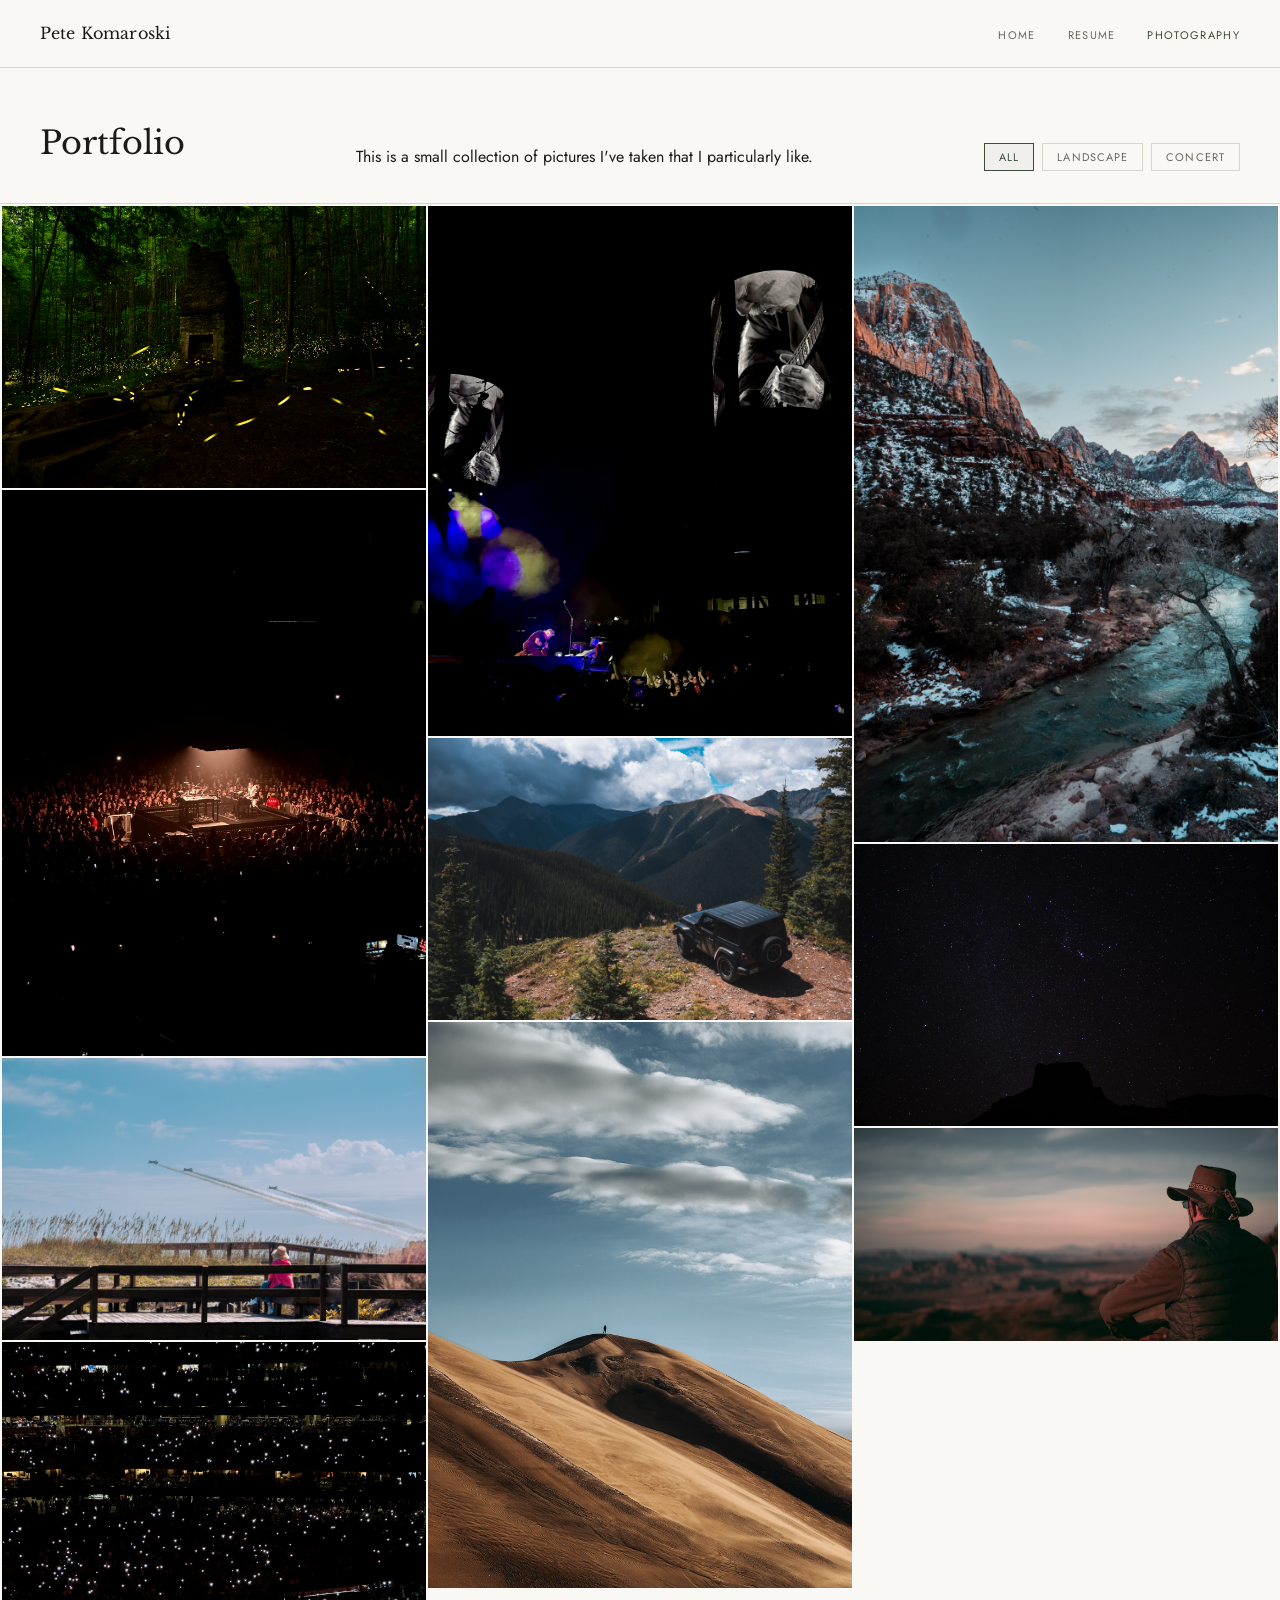
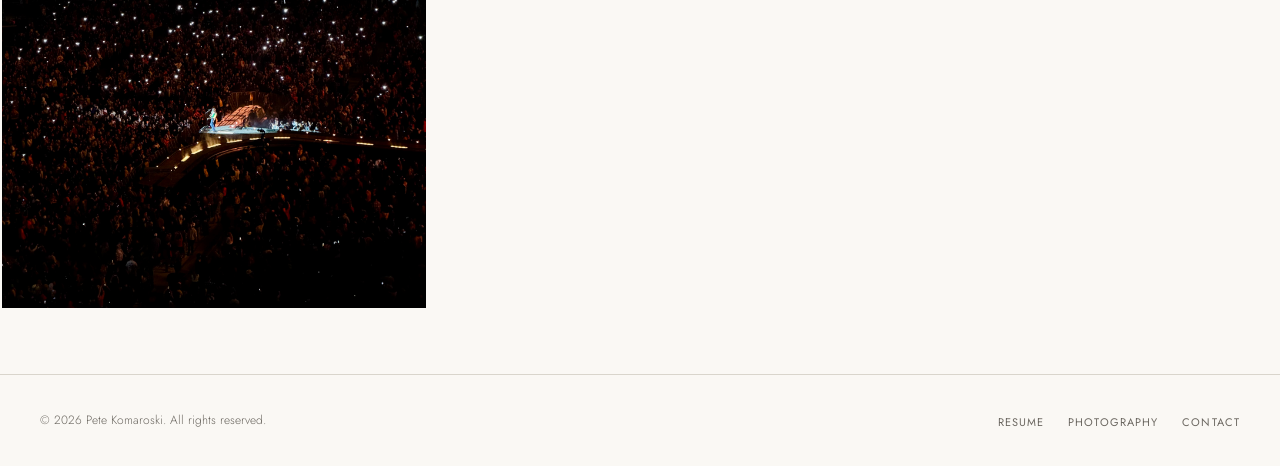
==== commit 37556597: "Update photography.html" ====
--- a/photography.html
+++ b/photography.html
@@ -223,6 +223,7 @@
   <!-- ══ HEADER + FILTERS ════════════════════════════════════ -->
   <div class="photo-header">
     <h1>Portfolio</h1>
+    <p>This is a small collection of pictures I've taken that I particularly like.</p>
     <div class="filter-row">
       <button class="filter-btn active" data-filter="all">All</button>
       <!-- !! UPDATE: Change/add categories to match your work !! -->
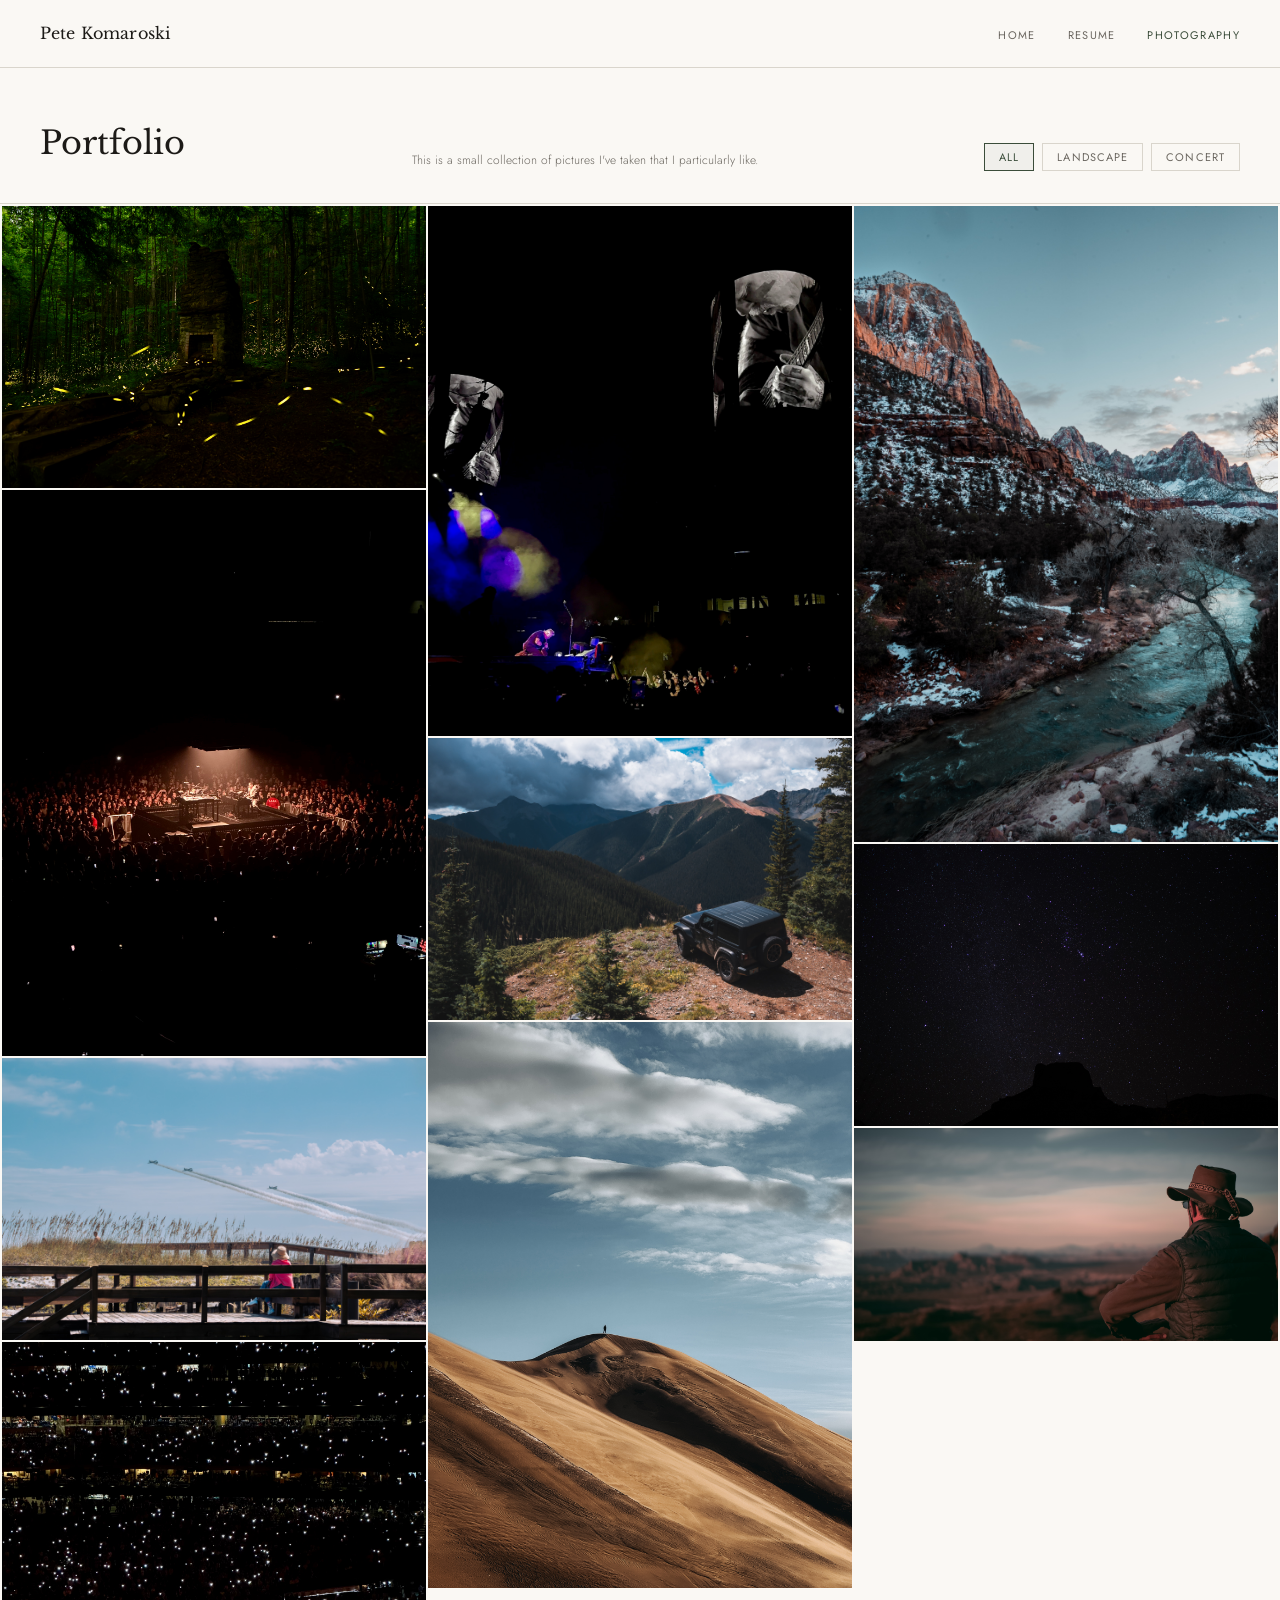
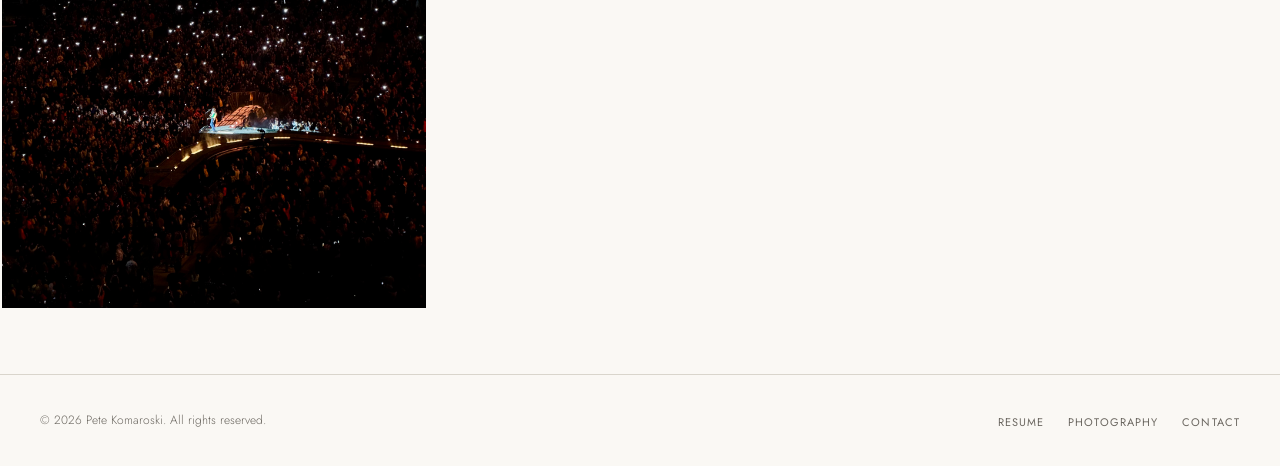
==== commit 11e27be4: "Update photography.html" ====
--- a/photography.html
+++ b/photography.html
@@ -27,6 +27,12 @@
       font-weight: 400;
     }
 
+    .photo-header p {
+      font-size: 12px;
+      color: var(--muted);
+      font-weight: 300;
+    }
+    
     /* Category filter buttons */
     .filter-row {
       display: flex;
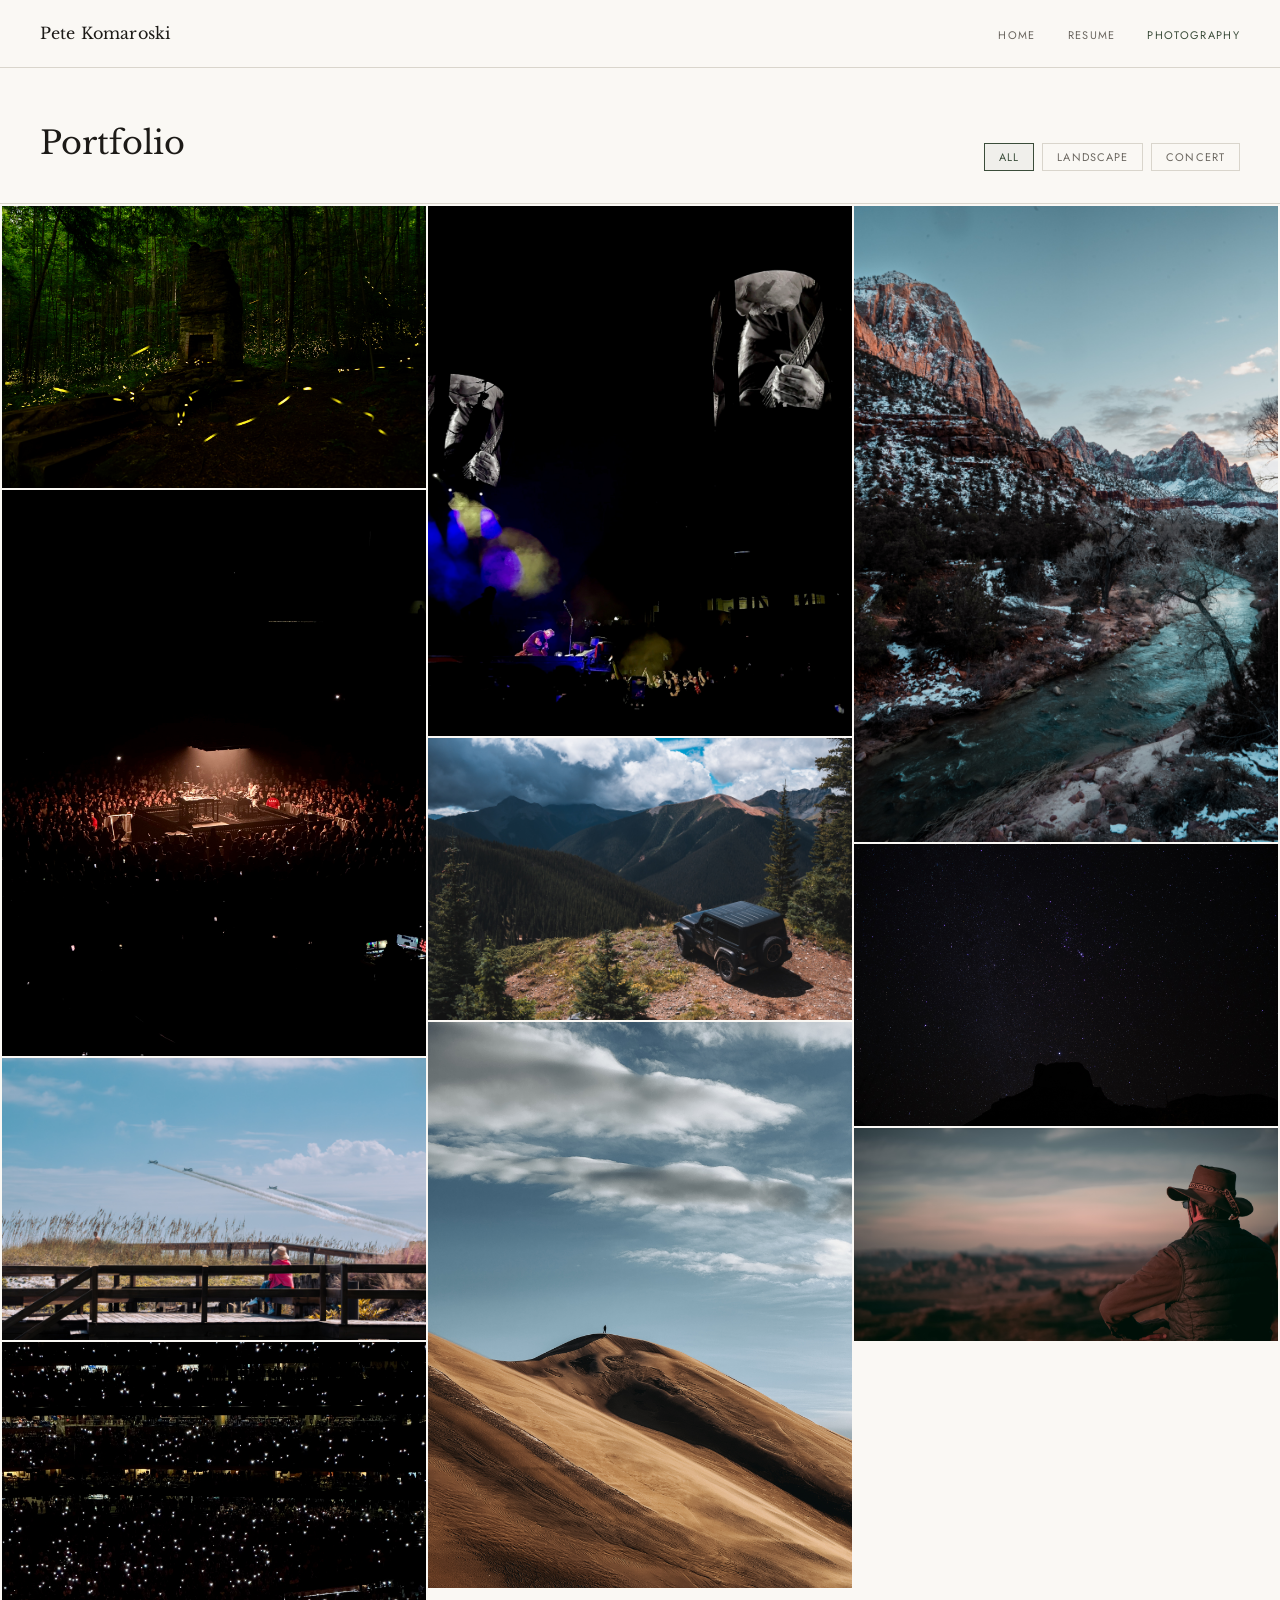
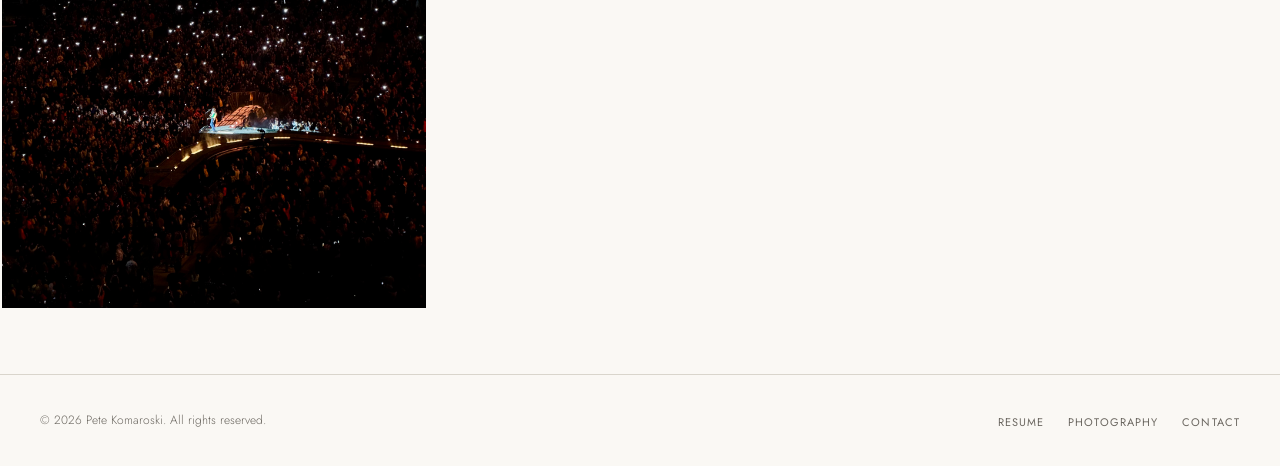
==== commit 89184b52: "Update photography.html" ====
--- a/photography.html
+++ b/photography.html
@@ -26,13 +26,7 @@
       font-size: 2rem;
       font-weight: 400;
     }
-
-    .photo-header p {
-      font-size: 12px;
-      color: var(--muted);
-      font-weight: 300;
-    }
-    
+  
     /* Category filter buttons */
     .filter-row {
       display: flex;
@@ -229,7 +223,6 @@
   <!-- ══ HEADER + FILTERS ════════════════════════════════════ -->
   <div class="photo-header">
     <h1>Portfolio</h1>
-    <p>This is a small collection of pictures I've taken that I particularly like.</p>
     <div class="filter-row">
       <button class="filter-btn active" data-filter="all">All</button>
       <!-- !! UPDATE: Change/add categories to match your work !! -->
